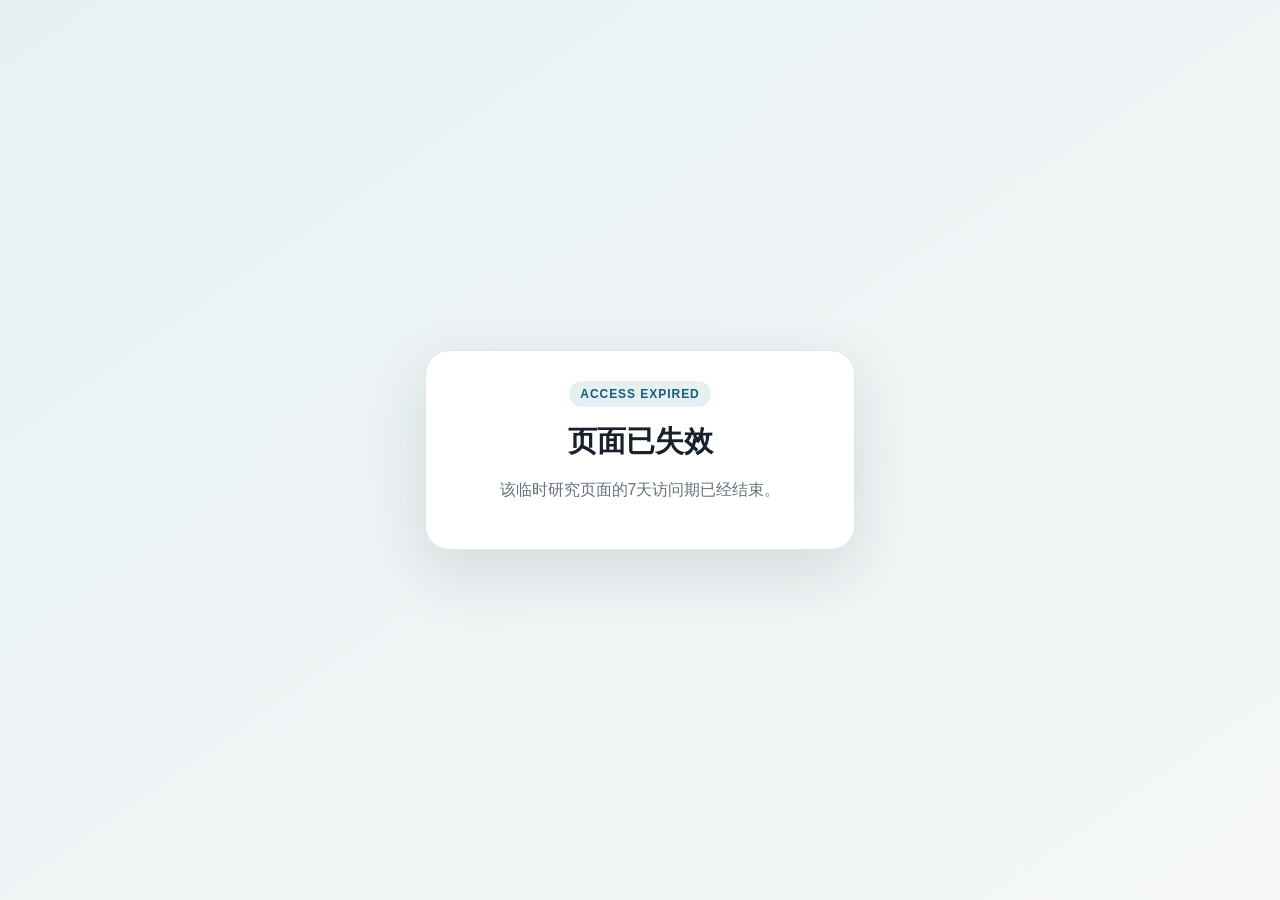
==== private/ucs-7d-68145bb1b9/index.html @ 51eade78 "Add encrypted temporary UCS report" ====
<!doctype html>
<html lang="zh-CN">
<head>
<meta charset="utf-8">
<meta name="viewport" content="width=device-width,initial-scale=1,viewport-fit=cover">
<meta name="robots" content="noindex,nofollow,noarchive,nosnippet,noimageindex">
<meta name="googlebot" content="noindex,nofollow,noarchive,nosnippet,noimageindex">
<meta name="referrer" content="no-referrer">
<title>综合布线研究｜访问验证</title>
<style>
*{box-sizing:border-box}
html,body{margin:0;min-height:100%;font-family:-apple-system,BlinkMacSystemFont,"Segoe UI","PingFang SC","Microsoft YaHei",sans-serif}
body{min-height:100vh;display:grid;place-items:center;background:linear-gradient(145deg,#e8f1f2,#f5f7f8);color:#18212b;padding:22px}
.box{width:min(92vw,430px);background:#fff;border:1px solid #dfe5e8;border-radius:24px;padding:30px;box-shadow:0 22px 65px rgba(24,33,43,.12)}
.mark{display:inline-flex;border-radius:999px;background:#e6f0f2;color:#155e75;padding:6px 11px;font-size:12px;font-weight:900;letter-spacing:.08em}
h1{margin:16px 0 8px;font-size:29px;line-height:1.25}p{color:#66717c;line-height:1.7}
label{display:block;font-weight:800;margin:16px 0 7px}
input{width:100%;padding:13px 14px;border:1px solid #cbd5e1;border-radius:12px;font-size:16px;outline:none}
input:focus{border-color:#155e75;box-shadow:0 0 0 3px rgba(21,94,117,.12)}
button{width:100%;margin-top:20px;border:0;border-radius:12px;padding:14px;background:#155e75;color:#fff;font-weight:900;font-size:16px;cursor:pointer}
button:disabled{opacity:.55;cursor:wait}
.msg{min-height:24px;margin-top:14px;font-size:14px;font-weight:750}
.err{color:#b91c1c}.ok{color:#047857}.small{font-size:12px}
.expired{text-align:center}
</style>
</head>
<body>
<main class="box" id="app">
<span class="mark">PRIVATE · ENCRYPTED</span>
<h1>综合布线行业与 UCS 优势品牌研究</h1>
<p>页面正文经过加密。输入授权账号后，内容仅在当前浏览器中解密。</p>
<form id="login">
<label for="username">用户名</label>
<input id="username" autocomplete="username" required>
<label for="password">密码</label>
<input id="password" type="password" autocomplete="current-password" required>
<button id="submit" type="submit">解密并进入报告</button>
<div id="msg" class="msg" role="status"></div>
</form>
<p class="small">有效期至 2026年7月26日 21:08（北京时间）。禁止公开转载和搜索引擎收录。</p>
<noscript><p class="err">需要启用 JavaScript 才能解密报告。</p></noscript>
</main>
<script>
const EXPIRES_AT = Date.parse("2026-07-26T13:08:56Z");
const ITERATIONS = 310000;
const SALT = "gfTkC4KNHhKEWVdJAhfrxA==";
const NONCE = "D3lpNvpP18yMfYLx";
const CIPHERTEXT = "SuOrU1oaGBh2x1C3aaVB/Lpf5l2DJiJFlMmc/7j1K4f2mrmj1lRnrHmd+w1qstJbGSo7x6p9C2AxW5UJ8TZRJbD8zpkHPc8HBdULKjSLM8oxDFnFMR26Qx7Zb9N3XqknkqR20DVtKr3NTi1gA9l2wIzRXs1iLoa4Y1Ch4K8v+7C1XBf/irQO9NL+Kox20wYuaWyyubMTsYHDX4B3ZRGvuSTXdHv/4ZaVWK4UTQjI6I3BM66taGkJXsIhAJHn9uU8pqwKnh0xqmJ6YOA0Z1hL5TJ8MKoUy7O3G+ZEGg61Vx+GyGi48h23VtiGUnb5wdZfFQGdQ+SmSUiEgF6I1v1YlFQyOOsXnXxYlP1YXYCOr5CvDB6XoUOZB2u8cURltPW2BXZR7EmkMkuBKjNu0p2pw/K0fcu0sAwZ5AcaBZgiUO6jHhhvI+xQWR9r+gq7i2qJwmzz4/VWimXv8wQXPvIVGvYj+1Z0bA7+z7M8WLBKTmNwzrX6c1bYW5mCCmARwL9OJr15NdVS+9hXU1n6RCkicN48zm1K0bK0lPNgwTa6dVNvvi+08I+I8SqvggYRJDRQ9SfvKh4vrlKhL1LGDZ47MBgG36xKdf4Rj/DUCx1l7Vf4SyO/DRs/+DTfv1iHxj6I8oPjNmxQ5QHBhIu9j1MYadY86KYt5bYpm7jLQ/zvGh+zWxcAoeFQv0Hj14c2KjOeGY1vRWKphQ7E7G+xyMhzsTgC6+1OrkwGwmkHjGe+YwFqTVzuoOxs5sK0lT5tvuZ4xD1Xq3fHj2H7SK2bSic4g1G+0JKI5kjatnNc7nY2P+ut9ijjdoI9Amdn7/RYFGwPZs5h83kYH1wZxwTFx0K1rbZm6/h+6yHU8SBx6rgf4HY+vdA5wF+M/58gx0WbyI2lff10t3DwlHOBjWhf0G1CMuP1P3guWvPpjMqqVRi4YqGjXnx81f1+3iqIRcHzKLO5xDBiH3prPToJbOy6ZZc/qO4RM2YQeyQ20BtdDhqAiVw/2Tf6bX4L7f4vK23Xdf49FlM3heC5qV8QbE4zP2YsjGbrURvXz7mKEo5TAOe4b3nNlJJtvovlKaMEb9kB2l3l++rofo+wf5zZwOoOqTlCzvg/DeZG0xuoYcr1s7xWk5We4vVq+IcqfDqLxjGvrnAWuqFs4LtFfa2NXsNju1bGEJvS3sQz/+WLT43r2ALjQXgR7y54vJm6cqQdWD3nJb/[base64]/dadCpLZtvx84N1kZ4Ld9P7h5zuB2Yz+XXgxCDk5ylsWZ5Y5i1IC8o3K8b04x48XEkxD9HcGt0it9qw4OrF1rWn0+Ecj4pU3j3GykR2XzFlmO8Xe+Hirfr7K/DRvFZgqgUw8YAdfdZbA8uW+VVf12XzlQy+rto7bmvH45mqIYQyCnKZ7lXKB6WrOEh/g8dBtiY0j/OsQ+K7ooAJxJaX0tPWr0I7+56DS9gzbN2wE4+Moqy40n9tDl4JeXnT/8w8Ufe2p6S2aSS7q0pR64mKRCPrguymG7lo8rziQ1h7dPpP5hY0h8K7I9FznRs6k94A/NAmx4kUJQ3G/bs07R4OYDPrZUfTr7gQ4S+ax5H+EKPFrpDrElKML5+8mSJXKixP7riQpaxlzKZ5zFqHtSl2F5TnoZb9mG3p7FRTS0p4UjHgv7fO7vLR93yA6v3Vh3QHTSX43FzDpnT1Ek9fN1Bc8ibXxBLhRbm0Ip11H7GPGH8wSmLr8Rb2D2v8AkMeNp0qG2rrnDn5n8Epo/1o1Eq1P2R4BcES6B96F1xGy90h2UvRKzEVxD9Gdl6v6EqV7gHcBflIoKHEvb/d6nKUr1pgI7RjYL+uImamBh4z2pfe3qkbvFkNcfQfyDYfJ9n8b7/Jncj1tY/IWTsB0eGQ1OMJ1FJO4IlcQqYQ0ZAPM0WdSYtFEMMj9LJGtuPrfMoDDFQCmA8BbeO5KqV5NgzuCddorF4mVSy4mOcQgfExa3onwScwwhhM0O2rFsAQCGT0hMMS52fkc8FF7gt97Ch8Yb1xx1yQvWDUt9vs08g/76VkF7T0hImHc+hJdRZ/94UeB5xTnxTe1kK6Z+W/cWtXnMf9lGz+OmUxc2pYZj5uNRQ6LA/47XgZC7hRZ02oK6hFiSYZ6uYxV3vXfRBg7OLyEU8ZxXQ4jR+m/NT2zqsI6QWy82i6rdt6/NCUDiVOF4F1hvc/6bZw8kVKwnFnYOilL8JHF0MdAPVQDOStKe9+VxDZ5XOgDb34TIbvWm2dLvV8gHh3R5Y7JIGDmjgxLjo9sgrPN6xJhtY+tdgkvoyO/[base64]/1LApP5jT2W8m9hb56mDfojnh12X/b9ybaKjb/oa7dhYnjw1c0j8K5U7kNC8vnG25PekBsdbd0yRr3l5ugY4mIPrQ7ISsorBIVUSuWQscxOw0rCX0avCIB+Ve7dWd7gnsYr9y6cuYY9oNQZEu4FgyP2e4fNgAA6T3nTSnZNg2LYkRcWQVXZwYGx2SsiHoY8/8mA2cxE2v9L8aiGSYVfdziqyKvlrTdn7z5mztJk6RzTTEc24E6qjZP67tI8dM6jhMty5H8o75d6CPCh5cYWc/pzrwKgUMxPZVRTnwwsJ0Ww2Ig47fSZ/gnqKlf/S8M1Xr+34lQzn7ZTi2YXvhb94GEM01C32wSq1vtyR6+FS4bEzup7V9VnwPnoCaoDqaGk1DTJZy+bBqZVv+O0eR2A6FleQl8T76u+KtA0HndQTY2/Y6ZSGQp0MZwn79cFHzkoewrEPuCgPVnxP6hoCTDYdysXGgQJomlSwc/Vl7u9Qtz3uGdUPZR+TczffSMv3HXTtqI7rrV8yOgR0VdLB0hxhIp7st2bW6VsrxrtHp+9Sr5nV5O9n1xNX5X5vXCs9gnTrf5fXe8kD3pThv/[base64]/4zZ0bYYZSn78a1QO+zZ6UChFBXU69xOYzsR7E0xNw1rAUdE6xnSx7H5RAG1hW3A0dZps0t8M1bq/NK0P2lHd0QojA4i5Cx5n9V8V6/JEKnBzzk6woJ02ScM/[base64]/4HyqDBD0dX64CcmqzgOl+jrzaUpT7/wqS4s4fFVMHKmEyFXcCk41OPj4P+5Vj2p3j7u2u4+1T6dN2w3FyeA+z84oE3DQo7M/[base64]/8Rtbw/ds2u5/yj/A4A0L7Hf3jdYyDpk8Khd0KjXfd/HjzT3v1FBPvvTrf7fCkIlI2/AXHphfRdlpj2Q2nQy5jKeqf2P9oFeh5orOBrA5qm7LAVe23B8c2b+V9C8P00T+2GbqSjUL6n1kPLQx0zgQzszudtf4ohV6OF59uNNo/[base64]/pYed1z8O6d5W7Kxg8bJ3pD97/[base64]/xX3A0/BV4O8mYxP8OzK6w51xvdA5zls4TuFFTFtf5/zvE8m3WmvMsHWuaJvLQzzYenpdp89bUm+0f1j08xQCRSIbifEH2N7rR3qf+7Q6GzY5oLgG8X7P44u0Uj4hGsgO1FkT9TjZPDh/CjRkhxo+vU5MXdhq6KCCPxFwhK2GVY+S0x78r+zjo86aPysHV0er7/[base64]/Zzkt7+s4P6I0GfN1aCzjoN5JhV62xK3cqst7pcVcgMhhqg8uYzaK6PvD9wEMxM9P7Y3NLZ7RWmBf5hs0xKVFL8ngtNQjHV/UonNQPFUpbxH+UCz8fP6NldjvQ8z1o1VNqUXL7j8Kf6kwwkiZUZ58MbWqBohmpV6n8QmZemDSLVrJ55s8JSuFE4iHJX4XDGKj7Q0H38tHdY9J+WOB1U6SHEdhqSa88NY8fCgLQxzjbyb2d8kO8BqmcrjZPPqv/0yvaOkFTeBR6ndItt0GmPaOYh+srjmV3cTsEA/[base64]/0gqX2gX9RyqDFj1yPk56xuqQqiMXtSx1iY5C9HYbfBcfvdnAt4bTfjGmVxHbS5yyi1bA9Q0fK8pqGdq7qEt08wqbx1ROuTjYy8n7y4fmsVdDHBTQw7l/+B9bP01k8+FrS0uXKJqJ+b3zO+NNqvFnIRw1Cn76RDFME2QjsFrvT7pF0quck7ZlQ6Ff8D8W5qa+LKpERk9vpi1bFTd0vRjkkSmuV/U8dNUT+4LMQ4fyPqKpue1t2byuwVB2HPCsl7TzyOjfHsN7AiMz5fO1Vovl2mEtlA0dLzNGl/XmWZKIgE/9gmeCh2qLxAWJnYrEA3cNhOm4EwQy+bXkC0E7S2SgnYS4t/vY6nJ3wct9Zs2CAgOQXLYZ88po+lm4FS1gGJmM8NQ3MqplWPHUfIcOSR0mA07jwx7FVQBY7iF7y1hb1AU4sfWH6dijDM6MxiY9vO0cjvP6/ptzOrcdm5vSWnPwyy1ydPXXPvyCRpTeYDOFknEz8Yb+XqQQH7jOvgdjgDptfvKYvqqf+bb4V8bJ+IbLACXuuA+6k5mZKa7tebZSRL1woq7B7kz7h5RdS2GqQ+z1CFaSb++twJg/3L4O4v1npsl/XhytlKbsn9KzLfhp0XhWht9QloYqzyvWw52VY3eO9iXXfNlcPXYjQ8Q7F1Bg6yheG1JnHXQ1TjFQF8SS6YGrQ3zFsxhaM2p//QoyP3+VvRmsOtZBVfb6QYhBTXQm5M/YuBDMsyfAvM0V9t50ohzjkU4sa55iI0YOqPMoJaDzWDfS4BAuS7LaLROw8xSq2CqzHFA8uZNk7KLuSYe7q3vw9cF+MGh9s3I3a/N69NTu7n9y+y3u4C9pRkVtXfjgglD+skkZb7nz+iXzv0ukV9X8o2FOOqYcws8P7cXc3p3V+yC67HzYhLfMpd2jyd/4hsmNR6FOk15adW+gj2e3Phgchj4tZfaBIxyeRUOfwC7+UtZvoXqGb5aHCIa0f0G/1ImXyDCP3Q/gvQNYDUVtyg5V2D7PvU8X5jV2G1zkJe6SgCRc2iApcUMv8LQZXpE6+9qA+MekvW/PkXWl3i4x8T4rS2MOWUYyItxzJ0n9VQ5JwYl0iPs0xZmlN+X7IYj1MjsZQIq8g1T/7X9C49xSlbkwt2c5g6m2qEV76Yi1wG4ylP48ufwSzCgRFh8+Uq82ki5jwkVlsjPbE/HR7Lw+TLB1j+2VjbRjGXj7jCXm4ZXdYr+Qy6H9K6v4yCHPlvkrvT23nsdFjvOxmRNmnSbLH6NHe0zFAvqyy7Pqm+JqG7jD28u8PZ5qctLuwx2fhgY0o3OgztFrZzKmtOoIa5Xdm1zJxaX5LwFnjwbY9pY+bd5FxVTv/hp+eQp9xATnMn3Xk7NOKB0x9dZgbiwMwkZYvztPHO4QfHsjp7aoV5h0YzD2BbggEZ8QH17tYV12Qx4asZK7ChS3qp5GU3+1eTA8WjnQGjpsQ9P1uPzH5Hz69VvwsEgwKRYVn2x9fHJ2Lzp+6CIVNi8F5eF7FeRnEYQ2RtK4e1ddj23n32+gqVQn/+oej7t4hQ6n5d6dM+ijMQ+Kpr4M4wg9MSJuTgY8wlvxblQDZxqrg7yHSSuV9NrPOi3C9U3UlxzxD3kbbqgMpxy+3bQfCZ8Xn9Se8RO7w/sJY3YeEGfL2QO+nO3QhLXWdHrvzt7cUiz0QcQ7byxv/4hBP90iXfHfQxN/1DAs8ZcZPxW1gY6WLHNYsH4HFuTlxu8wYwO+SV9H5iLk87K9N3SPHfqP7x6H1KLMnE2Jx6pIHXf+Y7FOaMC9yCttM+kiW0qocXf3VJwlRW5Ch2zSEW5WQnp1An5rbv37kNVl8e7phN5VxH0FpK2bXV7br0Sc8A1P/3AxM3gP0E0V67fC1mOkfD8xYHs4Ldmoj6mN0z9xKyO0p9R7B8z/kxQbOEfJrZYCe+uQ0F3tF3wxQ4V4eG8KqRRG8mO3cDRv+6I1u3fDaY6cZVRGgSR1HJQv+Vs9wWfgS8gxW4Fvrn1VfF3XobP0jNY6NpWbbkZQSTN0zzlmK+7yqNfQy/96hN7sE2vFStDyxnczxvUxGR/0YVO8+z+W3vnTdjxlW+u0FWYo9nZz7CqP3d8IqzMpxRk9lKXqj+BT6n6e0J+HvblS8xDLcAx9M2eV4zP8A3DkS4nN7slusX2m0xI+kxUF+oa3/KRHGj8k0QjfiBy7rLc6OjZqgs6xXlzGfPlNMSwTWht/7zSj1yQXYP1Pi13Po8YW0z+o1kNDXNtGT2Lx5Uxswm2WSb69/qS3wZwyX+TQxRW7dEPzKqSdTB6Ypy5wtbapRsxZ6PB6uk+XRxXtLIXk6ME1cIVzE8ObB9oyYB76is3SqcyiT9XvTuKveHGy3je9s9DL8SPQS/7hZkY4wuJgAUK+uIwyA64no2L6bV96Uk+LXd1ZZCoS4qL0ykg2+9Uy/rUZTtCkiNObWfmkN9BNbKdR0dUfwMW1FM54PwbIocUIp8m6hFQ0bI2uDS7QxAY2jhf4k3S+rY2w+X+wZ8fQfF0VztJv2gq4OZkzJsUcUT0zrqxmpEcs+YB66gX6LPE5Gswp+xiGT9W3kFbgWdBYlLqgTHlgA99YxEV5/[base64]/17RyfIf1x/1tQYjcPxr3zZy4DkN6yAoKlbvJf3Yu+aMGQwO7iX6j5nxeJcY24lG3dEq9lFG8/ulCaq3lrO8pORh4L9NB2j4p4JlGmXZa5Xz6heEc8G0JYV8cnZ9o1Kqe3cA1t0Rybza0XfLZ1aHJlNtgL1e2hXqjFyG2j5pQQwf31m4X/9q/0KZ9B3t4S1R9Rt88vlY0w4dxzjC79I6QuSYPXxTHB29pS+f4x4Y+o3w7aA86zXGOV/3P3g8yYvr/qJGQPBb7bIk3jeH2o9aBvCT8Rm1H4v4DCmGlX3bIergoY8bq9hCiTi22fQ1s3iQjM3Xim3lHJtprU2b8PLZrX8EWltlpjr7Bt2lQGm2JxkwAhxJ/05IGQ==";

function b64bytes(s) {
  const raw = atob(s);
  return Uint8Array.from(raw, c => c.charCodeAt(0));
}
function expiredView() {
  document.getElementById('app').innerHTML =
    '<div class="expired"><span class="mark">ACCESS EXPIRED</span><h1>页面已失效</h1><p>该临时研究页面的7天访问期已经结束。</p></div>';
}
async function decryptReport(username, password) {
  const enc = new TextEncoder();
  const material = await crypto.subtle.importKey(
    'raw', enc.encode(username + ':' + password), 'PBKDF2', false, ['deriveKey']
  );
  const key = await crypto.subtle.deriveKey(
    {name:'PBKDF2', salt:b64bytes(SALT), iterations:ITERATIONS, hash:'SHA-256'},
    material,
    {name:'AES-GCM', length:256},
    false,
    ['decrypt']
  );
  const plain = await crypto.subtle.decrypt(
    {name:'AES-GCM', iv:b64bytes(NONCE)},
    key,
    b64bytes(CIPHERTEXT)
  );
  return new TextDecoder().decode(plain);
}
if (Date.now() >= EXPIRES_AT) expiredView();
document.getElementById('login')?.addEventListener('submit', async (event) => {
  event.preventDefault();
  if (Date.now() >= EXPIRES_AT) return expiredView();
  const btn = document.getElementById('submit');
  const msg = document.getElementById('msg');
  btn.disabled = true;
  msg.className = 'msg';
  msg.textContent = '正在验证并解密…';
  try {
    const html = await decryptReport(
      document.getElementById('username').value.trim(),
      document.getElementById('password').value
    );
    msg.className = 'msg ok';
    msg.textContent = '验证成功。';
    document.open();
    document.write(html);
    document.close();
  } catch (error) {
    msg.className = 'msg err';
    msg.textContent = '用户名或密码错误。';
    btn.disabled = false;
  }
});
</script>
</body>
</html>
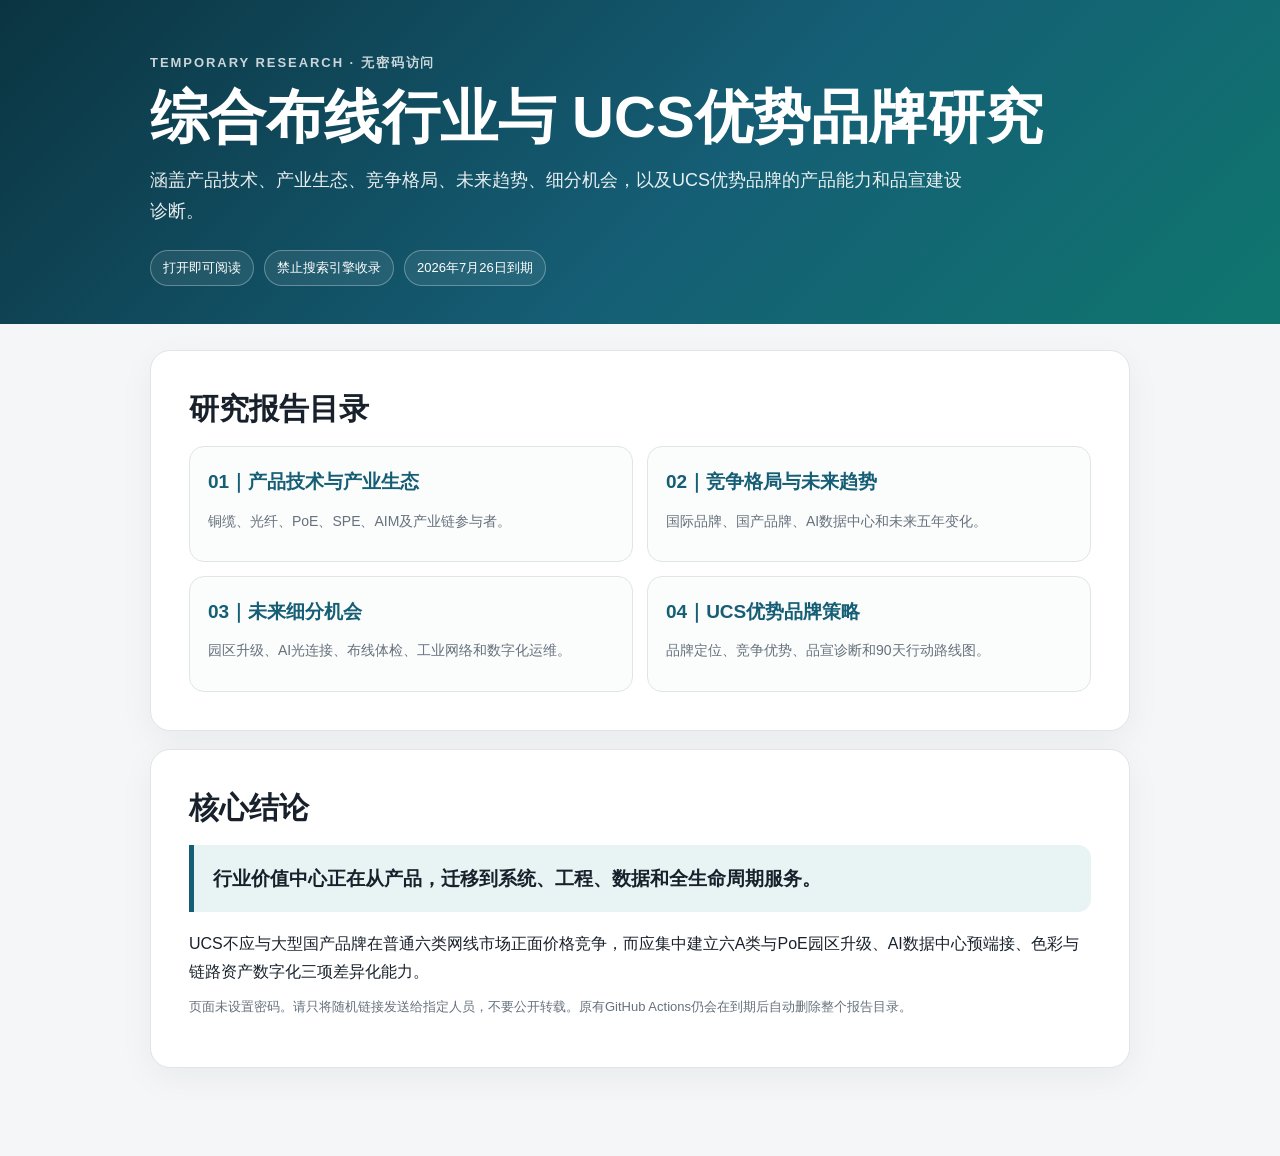
==== commit 3cc8f60d: "Remove password and publish UCS report chapters" ====
--- a/private/ucs-7d-68145bb1b9/index.html
+++ b/private/ucs-7d-68145bb1b9/index.html
@@ -1,104 +1 @@
-<!doctype html>
-<html lang="zh-CN">
-<head>
-<meta charset="utf-8">
-<meta name="viewport" content="width=device-width,initial-scale=1,viewport-fit=cover">
-<meta name="robots" content="noindex,nofollow,noarchive,nosnippet,noimageindex">
-<meta name="googlebot" content="noindex,nofollow,noarchive,nosnippet,noimageindex">
-<meta name="referrer" content="no-referrer">
-<title>综合布线研究｜访问验证</title>
-<style>
-*{box-sizing:border-box}
-html,body{margin:0;min-height:100%;font-family:-apple-system,BlinkMacSystemFont,"Segoe UI","PingFang SC","Microsoft YaHei",sans-serif}
-body{min-height:100vh;display:grid;place-items:center;background:linear-gradient(145deg,#e8f1f2,#f5f7f8);color:#18212b;padding:22px}
-.box{width:min(92vw,430px);background:#fff;border:1px solid #dfe5e8;border-radius:24px;padding:30px;box-shadow:0 22px 65px rgba(24,33,43,.12)}
-.mark{display:inline-flex;border-radius:999px;background:#e6f0f2;color:#155e75;padding:6px 11px;font-size:12px;font-weight:900;letter-spacing:.08em}
-h1{margin:16px 0 8px;font-size:29px;line-height:1.25}p{color:#66717c;line-height:1.7}
-label{display:block;font-weight:800;margin:16px 0 7px}
-input{width:100%;padding:13px 14px;border:1px solid #cbd5e1;border-radius:12px;font-size:16px;outline:none}
-input:focus{border-color:#155e75;box-shadow:0 0 0 3px rgba(21,94,117,.12)}
-button{width:100%;margin-top:20px;border:0;border-radius:12px;padding:14px;background:#155e75;color:#fff;font-weight:900;font-size:16px;cursor:pointer}
-button:disabled{opacity:.55;cursor:wait}
-.msg{min-height:24px;margin-top:14px;font-size:14px;font-weight:750}
-.err{color:#b91c1c}.ok{color:#047857}.small{font-size:12px}
-.expired{text-align:center}
-</style>
-</head>
-<body>
-<main class="box" id="app">
-<span class="mark">PRIVATE · ENCRYPTED</span>
-<h1>综合布线行业与 UCS 优势品牌研究</h1>
-<p>页面正文经过加密。输入授权账号后，内容仅在当前浏览器中解密。</p>
-<form id="login">
-<label for="username">用户名</label>
-<input id="username" autocomplete="username" required>
-<label for="password">密码</label>
-<input id="password" type="password" autocomplete="current-password" required>
-<button id="submit" type="submit">解密并进入报告</button>
-<div id="msg" class="msg" role="status"></div>
-</form>
-<p class="small">有效期至 2026年7月26日 21:08（北京时间）。禁止公开转载和搜索引擎收录。</p>
-<noscript><p class="err">需要启用 JavaScript 才能解密报告。</p></noscript>
-</main>
-<script>
-const EXPIRES_AT = Date.parse("2026-07-26T13:08:56Z");
-const ITERATIONS = 310000;
-const SALT = "gfTkC4KNHhKEWVdJAhfrxA==";
-const NONCE = "D3lpNvpP18yMfYLx";
-const CIPHERTEXT = "SuOrU1oaGBh2x1C3aaVB/Lpf5l2DJiJFlMmc/7j1K4f2mrmj1lRnrHmd+w1qstJbGSo7x6p9C2AxW5UJ8TZRJbD8zpkHPc8HBdULKjSLM8oxDFnFMR26Qx7Zb9N3XqknkqR20DVtKr3NTi1gA9l2wIzRXs1iLoa4Y1Ch4K8v+7C1XBf/irQO9NL+Kox20wYuaWyyubMTsYHDX4B3ZRGvuSTXdHv/4ZaVWK4UTQjI6I3BM66taGkJXsIhAJHn9uU8pqwKnh0xqmJ6YOA0Z1hL5TJ8MKoUy7O3G+ZEGg61Vx+GyGi48h23VtiGUnb5wdZfFQGdQ+SmSUiEgF6I1v1YlFQyOOsXnXxYlP1YXYCOr5CvDB6XoUOZB2u8cURltPW2BXZR7EmkMkuBKjNu0p2pw/K0fcu0sAwZ5AcaBZgiUO6jHhhvI+xQWR9r+gq7i2qJwmzz4/VWimXv8wQXPvIVGvYj+1Z0bA7+z7M8WLBKTmNwzrX6c1bYW5mCCmARwL9OJr15NdVS+9hXU1n6RCkicN48zm1K0bK0lPNgwTa6dVNvvi+08I+I8SqvggYRJDRQ9SfvKh4vrlKhL1LGDZ47MBgG36xKdf4Rj/DUCx1l7Vf4SyO/DRs/+DTfv1iHxj6I8oPjNmxQ5QHBhIu9j1MYadY86KYt5bYpm7jLQ/zvGh+zWxcAoeFQv0Hj14c2KjOeGY1vRWKphQ7E7G+xyMhzsTgC6+1OrkwGwmkHjGe+YwFqTVzuoOxs5sK0lT5tvuZ4xD1Xq3fHj2H7SK2bSic4g1G+0JKI5kjatnNc7nY2P+ut9ijjdoI9Amdn7/RYFGwPZs5h83kYH1wZxwTFx0K1rbZm6/h+6yHU8SBx6rgf4HY+vdA5wF+M/58gx0WbyI2lff10t3DwlHOBjWhf0G1CMuP1P3guWvPpjMqqVRi4YqGjXnx81f1+3iqIRcHzKLO5xDBiH3prPToJbOy6ZZc/qO4RM2YQeyQ20BtdDhqAiVw/2Tf6bX4L7f4vK23Xdf49FlM3heC5qV8QbE4zP2YsjGbrURvXz7mKEo5TAOe4b3nNlJJtvovlKaMEb9kB2l3l++rofo+wf5zZwOoOqTlCzvg/DeZG0xuoYcr1s7xWk5We4vVq+IcqfDqLxjGvrnAWuqFs4LtFfa2NXsNju1bGEJvS3sQz/+WLT43r2ALjQXgR7y54vJm6cqQdWD3nJb/[base64]/dadCpLZtvx84N1kZ4Ld9P7h5zuB2Yz+XXgxCDk5ylsWZ5Y5i1IC8o3K8b04x48XEkxD9HcGt0it9qw4OrF1rWn0+Ecj4pU3j3GykR2XzFlmO8Xe+Hirfr7K/DRvFZgqgUw8YAdfdZbA8uW+VVf12XzlQy+rto7bmvH45mqIYQyCnKZ7lXKB6WrOEh/g8dBtiY0j/OsQ+K7ooAJxJaX0tPWr0I7+56DS9gzbN2wE4+Moqy40n9tDl4JeXnT/8w8Ufe2p6S2aSS7q0pR64mKRCPrguymG7lo8rziQ1h7dPpP5hY0h8K7I9FznRs6k94A/NAmx4kUJQ3G/bs07R4OYDPrZUfTr7gQ4S+ax5H+EKPFrpDrElKML5+8mSJXKixP7riQpaxlzKZ5zFqHtSl2F5TnoZb9mG3p7FRTS0p4UjHgv7fO7vLR93yA6v3Vh3QHTSX43FzDpnT1Ek9fN1Bc8ibXxBLhRbm0Ip11H7GPGH8wSmLr8Rb2D2v8AkMeNp0qG2rrnDn5n8Epo/1o1Eq1P2R4BcES6B96F1xGy90h2UvRKzEVxD9Gdl6v6EqV7gHcBflIoKHEvb/d6nKUr1pgI7RjYL+uImamBh4z2pfe3qkbvFkNcfQfyDYfJ9n8b7/Jncj1tY/IWTsB0eGQ1OMJ1FJO4IlcQqYQ0ZAPM0WdSYtFEMMj9LJGtuPrfMoDDFQCmA8BbeO5KqV5NgzuCddorF4mVSy4mOcQgfExa3onwScwwhhM0O2rFsAQCGT0hMMS52fkc8FF7gt97Ch8Yb1xx1yQvWDUt9vs08g/76VkF7T0hImHc+hJdRZ/94UeB5xTnxTe1kK6Z+W/cWtXnMf9lGz+OmUxc2pYZj5uNRQ6LA/47XgZC7hRZ02oK6hFiSYZ6uYxV3vXfRBg7OLyEU8ZxXQ4jR+m/NT2zqsI6QWy82i6rdt6/NCUDiVOF4F1hvc/6bZw8kVKwnFnYOilL8JHF0MdAPVQDOStKe9+VxDZ5XOgDb34TIbvWm2dLvV8gHh3R5Y7JIGDmjgxLjo9sgrPN6xJhtY+tdgkvoyO/[base64]/1LApP5jT2W8m9hb56mDfojnh12X/b9ybaKjb/oa7dhYnjw1c0j8K5U7kNC8vnG25PekBsdbd0yRr3l5ugY4mIPrQ7ISsorBIVUSuWQscxOw0rCX0avCIB+Ve7dWd7gnsYr9y6cuYY9oNQZEu4FgyP2e4fNgAA6T3nTSnZNg2LYkRcWQVXZwYGx2SsiHoY8/8mA2cxE2v9L8aiGSYVfdziqyKvlrTdn7z5mztJk6RzTTEc24E6qjZP67tI8dM6jhMty5H8o75d6CPCh5cYWc/pzrwKgUMxPZVRTnwwsJ0Ww2Ig47fSZ/gnqKlf/S8M1Xr+34lQzn7ZTi2YXvhb94GEM01C32wSq1vtyR6+FS4bEzup7V9VnwPnoCaoDqaGk1DTJZy+bBqZVv+O0eR2A6FleQl8T76u+KtA0HndQTY2/Y6ZSGQp0MZwn79cFHzkoewrEPuCgPVnxP6hoCTDYdysXGgQJomlSwc/Vl7u9Qtz3uGdUPZR+TczffSMv3HXTtqI7rrV8yOgR0VdLB0hxhIp7st2bW6VsrxrtHp+9Sr5nV5O9n1xNX5X5vXCs9gnTrf5fXe8kD3pThv/[base64]/4zZ0bYYZSn78a1QO+zZ6UChFBXU69xOYzsR7E0xNw1rAUdE6xnSx7H5RAG1hW3A0dZps0t8M1bq/NK0P2lHd0QojA4i5Cx5n9V8V6/JEKnBzzk6woJ02ScM/[base64]/4HyqDBD0dX64CcmqzgOl+jrzaUpT7/wqS4s4fFVMHKmEyFXcCk41OPj4P+5Vj2p3j7u2u4+1T6dN2w3FyeA+z84oE3DQo7M/[base64]/8Rtbw/ds2u5/yj/A4A0L7Hf3jdYyDpk8Khd0KjXfd/HjzT3v1FBPvvTrf7fCkIlI2/AXHphfRdlpj2Q2nQy5jKeqf2P9oFeh5orOBrA5qm7LAVe23B8c2b+V9C8P00T+2GbqSjUL6n1kPLQx0zgQzszudtf4ohV6OF59uNNo/[base64]/pYed1z8O6d5W7Kxg8bJ3pD97/[base64]/xX3A0/BV4O8mYxP8OzK6w51xvdA5zls4TuFFTFtf5/zvE8m3WmvMsHWuaJvLQzzYenpdp89bUm+0f1j08xQCRSIbifEH2N7rR3qf+7Q6GzY5oLgG8X7P44u0Uj4hGsgO1FkT9TjZPDh/CjRkhxo+vU5MXdhq6KCCPxFwhK2GVY+S0x78r+zjo86aPysHV0er7/[base64]/Zzkt7+s4P6I0GfN1aCzjoN5JhV62xK3cqst7pcVcgMhhqg8uYzaK6PvD9wEMxM9P7Y3NLZ7RWmBf5hs0xKVFL8ngtNQjHV/UonNQPFUpbxH+UCz8fP6NldjvQ8z1o1VNqUXL7j8Kf6kwwkiZUZ58MbWqBohmpV6n8QmZemDSLVrJ55s8JSuFE4iHJX4XDGKj7Q0H38tHdY9J+WOB1U6SHEdhqSa88NY8fCgLQxzjbyb2d8kO8BqmcrjZPPqv/0yvaOkFTeBR6ndItt0GmPaOYh+srjmV3cTsEA/[base64]/0gqX2gX9RyqDFj1yPk56xuqQqiMXtSx1iY5C9HYbfBcfvdnAt4bTfjGmVxHbS5yyi1bA9Q0fK8pqGdq7qEt08wqbx1ROuTjYy8n7y4fmsVdDHBTQw7l/+B9bP01k8+FrS0uXKJqJ+b3zO+NNqvFnIRw1Cn76RDFME2QjsFrvT7pF0quck7ZlQ6Ff8D8W5qa+LKpERk9vpi1bFTd0vRjkkSmuV/U8dNUT+4LMQ4fyPqKpue1t2byuwVB2HPCsl7TzyOjfHsN7AiMz5fO1Vovl2mEtlA0dLzNGl/XmWZKIgE/9gmeCh2qLxAWJnYrEA3cNhOm4EwQy+bXkC0E7S2SgnYS4t/vY6nJ3wct9Zs2CAgOQXLYZ88po+lm4FS1gGJmM8NQ3MqplWPHUfIcOSR0mA07jwx7FVQBY7iF7y1hb1AU4sfWH6dijDM6MxiY9vO0cjvP6/ptzOrcdm5vSWnPwyy1ydPXXPvyCRpTeYDOFknEz8Yb+XqQQH7jOvgdjgDptfvKYvqqf+bb4V8bJ+IbLACXuuA+6k5mZKa7tebZSRL1woq7B7kz7h5RdS2GqQ+z1CFaSb++twJg/3L4O4v1npsl/XhytlKbsn9KzLfhp0XhWht9QloYqzyvWw52VY3eO9iXXfNlcPXYjQ8Q7F1Bg6yheG1JnHXQ1TjFQF8SS6YGrQ3zFsxhaM2p//QoyP3+VvRmsOtZBVfb6QYhBTXQm5M/YuBDMsyfAvM0V9t50ohzjkU4sa55iI0YOqPMoJaDzWDfS4BAuS7LaLROw8xSq2CqzHFA8uZNk7KLuSYe7q3vw9cF+MGh9s3I3a/N69NTu7n9y+y3u4C9pRkVtXfjgglD+skkZb7nz+iXzv0ukV9X8o2FOOqYcws8P7cXc3p3V+yC67HzYhLfMpd2jyd/4hsmNR6FOk15adW+gj2e3Phgchj4tZfaBIxyeRUOfwC7+UtZvoXqGb5aHCIa0f0G/1ImXyDCP3Q/gvQNYDUVtyg5V2D7PvU8X5jV2G1zkJe6SgCRc2iApcUMv8LQZXpE6+9qA+MekvW/PkXWl3i4x8T4rS2MOWUYyItxzJ0n9VQ5JwYl0iPs0xZmlN+X7IYj1MjsZQIq8g1T/7X9C49xSlbkwt2c5g6m2qEV76Yi1wG4ylP48ufwSzCgRFh8+Uq82ki5jwkVlsjPbE/HR7Lw+TLB1j+2VjbRjGXj7jCXm4ZXdYr+Qy6H9K6v4yCHPlvkrvT23nsdFjvOxmRNmnSbLH6NHe0zFAvqyy7Pqm+JqG7jD28u8PZ5qctLuwx2fhgY0o3OgztFrZzKmtOoIa5Xdm1zJxaX5LwFnjwbY9pY+bd5FxVTv/hp+eQp9xATnMn3Xk7NOKB0x9dZgbiwMwkZYvztPHO4QfHsjp7aoV5h0YzD2BbggEZ8QH17tYV12Qx4asZK7ChS3qp5GU3+1eTA8WjnQGjpsQ9P1uPzH5Hz69VvwsEgwKRYVn2x9fHJ2Lzp+6CIVNi8F5eF7FeRnEYQ2RtK4e1ddj23n32+gqVQn/+oej7t4hQ6n5d6dM+ijMQ+Kpr4M4wg9MSJuTgY8wlvxblQDZxqrg7yHSSuV9NrPOi3C9U3UlxzxD3kbbqgMpxy+3bQfCZ8Xn9Se8RO7w/sJY3YeEGfL2QO+nO3QhLXWdHrvzt7cUiz0QcQ7byxv/4hBP90iXfHfQxN/1DAs8ZcZPxW1gY6WLHNYsH4HFuTlxu8wYwO+SV9H5iLk87K9N3SPHfqP7x6H1KLMnE2Jx6pIHXf+Y7FOaMC9yCttM+kiW0qocXf3VJwlRW5Ch2zSEW5WQnp1An5rbv37kNVl8e7phN5VxH0FpK2bXV7br0Sc8A1P/3AxM3gP0E0V67fC1mOkfD8xYHs4Ldmoj6mN0z9xKyO0p9R7B8z/kxQbOEfJrZYCe+uQ0F3tF3wxQ4V4eG8KqRRG8mO3cDRv+6I1u3fDaY6cZVRGgSR1HJQv+Vs9wWfgS8gxW4Fvrn1VfF3XobP0jNY6NpWbbkZQSTN0zzlmK+7yqNfQy/96hN7sE2vFStDyxnczxvUxGR/0YVO8+z+W3vnTdjxlW+u0FWYo9nZz7CqP3d8IqzMpxRk9lKXqj+BT6n6e0J+HvblS8xDLcAx9M2eV4zP8A3DkS4nN7slusX2m0xI+kxUF+oa3/KRHGj8k0QjfiBy7rLc6OjZqgs6xXlzGfPlNMSwTWht/7zSj1yQXYP1Pi13Po8YW0z+o1kNDXNtGT2Lx5Uxswm2WSb69/qS3wZwyX+TQxRW7dEPzKqSdTB6Ypy5wtbapRsxZ6PB6uk+XRxXtLIXk6ME1cIVzE8ObB9oyYB76is3SqcyiT9XvTuKveHGy3je9s9DL8SPQS/7hZkY4wuJgAUK+uIwyA64no2L6bV96Uk+LXd1ZZCoS4qL0ykg2+9Uy/rUZTtCkiNObWfmkN9BNbKdR0dUfwMW1FM54PwbIocUIp8m6hFQ0bI2uDS7QxAY2jhf4k3S+rY2w+X+wZ8fQfF0VztJv2gq4OZkzJsUcUT0zrqxmpEcs+YB66gX6LPE5Gswp+xiGT9W3kFbgWdBYlLqgTHlgA99YxEV5/[base64]/17RyfIf1x/1tQYjcPxr3zZy4DkN6yAoKlbvJf3Yu+aMGQwO7iX6j5nxeJcY24lG3dEq9lFG8/ulCaq3lrO8pORh4L9NB2j4p4JlGmXZa5Xz6heEc8G0JYV8cnZ9o1Kqe3cA1t0Rybza0XfLZ1aHJlNtgL1e2hXqjFyG2j5pQQwf31m4X/9q/0KZ9B3t4S1R9Rt88vlY0w4dxzjC79I6QuSYPXxTHB29pS+f4x4Y+o3w7aA86zXGOV/3P3g8yYvr/qJGQPBb7bIk3jeH2o9aBvCT8Rm1H4v4DCmGlX3bIergoY8bq9hCiTi22fQ1s3iQjM3Xim3lHJtprU2b8PLZrX8EWltlpjr7Bt2lQGm2JxkwAhxJ/05IGQ==";
-
-function b64bytes(s) {
-  const raw = atob(s);
-  return Uint8Array.from(raw, c => c.charCodeAt(0));
-}
-function expiredView() {
-  document.getElementById('app').innerHTML =
-    '<div class="expired"><span class="mark">ACCESS EXPIRED</span><h1>页面已失效</h1><p>该临时研究页面的7天访问期已经结束。</p></div>';
-}
-async function decryptReport(username, password) {
-  const enc = new TextEncoder();
-  const material = await crypto.subtle.importKey(
-    'raw', enc.encode(username + ':' + password), 'PBKDF2', false, ['deriveKey']
-  );
-  const key = await crypto.subtle.deriveKey(
-    {name:'PBKDF2', salt:b64bytes(SALT), iterations:ITERATIONS, hash:'SHA-256'},
-    material,
-    {name:'AES-GCM', length:256},
-    false,
-    ['decrypt']
-  );
-  const plain = await crypto.subtle.decrypt(
-    {name:'AES-GCM', iv:b64bytes(NONCE)},
-    key,
-    b64bytes(CIPHERTEXT)
-  );
-  return new TextDecoder().decode(plain);
-}
-if (Date.now() >= EXPIRES_AT) expiredView();
-document.getElementById('login')?.addEventListener('submit', async (event) => {
-  event.preventDefault();
-  if (Date.now() >= EXPIRES_AT) return expiredView();
-  const btn = document.getElementById('submit');
-  const msg = document.getElementById('msg');
-  btn.disabled = true;
-  msg.className = 'msg';
-  msg.textContent = '正在验证并解密…';
-  try {
-    const html = await decryptReport(
-      document.getElementById('username').value.trim(),
-      document.getElementById('password').value
-    );
-    msg.className = 'msg ok';
-    msg.textContent = '验证成功。';
-    document.open();
-    document.write(html);
-    document.close();
-  } catch (error) {
-    msg.className = 'msg err';
-    msg.textContent = '用户名或密码错误。';
-    btn.disabled = false;
-  }
-});
-</script>
-</body>
-</html>+<!doctype html><html lang="zh-CN"><head><meta charset="utf-8"><meta name="viewport" content="width=device-width,initial-scale=1"><meta name="robots" content="noindex,nofollow,noarchive,nosnippet"><meta name="googlebot" content="noindex,nofollow,noarchive,nosnippet"><title>综合布线行业与UCS优势品牌研究</title><link rel="stylesheet" href="style.css"></head><body><header class="top"><div class="wrap"><div class="topline">TEMPORARY RESEARCH · 无密码访问</div><h1>综合布线行业与 UCS优势品牌研究</h1><p class="lead">涵盖产品技术、产业生态、竞争格局、未来趋势、细分机会，以及UCS优势品牌的产品能力和品宣建设诊断。</p><div class="meta"><span class="pill">打开即可阅读</span><span class="pill">禁止搜索引擎收录</span><span class="pill">2026年7月26日到期</span></div></div></header><main><div class="wrap"><section class="card"><h2>研究报告目录</h2><div class="grid"><div class="item"><a href="01-industry.html">01｜产品技术与产业生态</a><p>铜缆、光纤、PoE、SPE、AIM及产业链参与者。</p></div><div class="item"><a href="02-competition.html">02｜竞争格局与未来趋势</a><p>国际品牌、国产品牌、AI数据中心和未来五年变化。</p></div><div class="item"><a href="03-opportunities.html">03｜未来细分机会</a><p>园区升级、AI光连接、布线体检、工业网络和数字化运维。</p></div><div class="item"><a href="04-ucs.html">04｜UCS优势品牌策略</a><p>品牌定位、竞争优势、品宣诊断和90天行动路线图。</p></div></div></section><section class="card"><h2>核心结论</h2><div class="quote">行业价值中心正在从产品，迁移到系统、工程、数据和全生命周期服务。</div><p>UCS不应与大型国产品牌在普通六类网线市场正面价格竞争，而应集中建立六A类与PoE园区升级、AI数据中心预端接、色彩与链路资产数字化三项差异化能力。</p><p class="foot">页面未设置密码。请只将随机链接发送给指定人员，不要公开转载。原有GitHub Actions仍会在到期后自动删除整个报告目录。</p></section></div></main></body></html>
--- a/private/ucs-7d-68145bb1b9/style.css
+++ b/private/ucs-7d-68145bb1b9/style.css
@@ -0,0 +1 @@
+:root{--ink:#18212b;--muted:#66717c;--paper:#f4f6f7;--card:#fff;--line:#dfe5e8;--accent:#155e75;--soft:#e8f3f4}*{box-sizing:border-box}html{scroll-behavior:smooth}body{margin:0;background:var(--paper);color:var(--ink);font-family:-apple-system,BlinkMacSystemFont,"Segoe UI","PingFang SC","Microsoft YaHei",sans-serif;line-height:1.75}.top{background:linear-gradient(135deg,#0b3441,#155e75 55%,#0f766e);color:#fff;padding:52px 22px 38px}.wrap{max-width:980px;margin:auto}.top h1{font-size:clamp(32px,6vw,58px);line-height:1.1;margin:10px 0 16px}.lead{max-width:820px;font-size:18px;opacity:.9}.meta{display:flex;gap:10px;flex-wrap:wrap;margin-top:22px}.pill{border:1px solid rgba(255,255,255,.3);border-radius:999px;padding:6px 12px;font-size:13px;background:rgba(255,255,255,.08)}main{padding:26px 18px 70px}.card{background:#fff;border:1px solid var(--line);border-radius:20px;padding:clamp(22px,4vw,38px);margin-bottom:18px;box-shadow:0 10px 35px rgba(24,33,43,.05)}h2{font-size:30px;line-height:1.3;margin:0 0 18px}h3{font-size:20px;margin:26px 0 9px}p{margin:10px 0}.quote{border-left:5px solid var(--accent);background:var(--soft);padding:17px 19px;border-radius:0 13px 13px 0;font-size:19px;font-weight:750;margin:18px 0}.grid{display:grid;grid-template-columns:repeat(2,minmax(0,1fr));gap:14px}.item{border:1px solid var(--line);border-radius:15px;padding:18px;background:#fbfcfc}.item a{font-size:19px;font-weight:850;color:var(--accent);text-decoration:none}.item p{color:var(--muted);font-size:14px}.nav{display:flex;justify-content:space-between;gap:12px;flex-wrap:wrap;margin-top:22px}.btn{display:inline-block;text-decoration:none;background:var(--accent);color:#fff;border-radius:999px;padding:10px 17px;font-weight:800}.btn.alt{background:#e6f0f2;color:#155e75}table{width:100%;border-collapse:collapse;margin:15px 0;font-size:14px}th,td{padding:11px 9px;border-bottom:1px solid var(--line);text-align:left;vertical-align:top}th{background:#f7f9fa}.tag{display:inline-block;background:#e6f0f2;color:#155e75;border-radius:999px;padding:3px 9px;font-size:12px;font-weight:800;margin:2px}.note{background:#fff7ed;border:1px solid #fed7aa;border-radius:15px;padding:16px;color:#7c2d12}.ok{background:#ecfdf5;border:1px solid #a7f3d0;border-radius:15px;padding:16px;color:#065f46}.foot{color:var(--muted);font-size:13px}.topline{font-size:13px;letter-spacing:.15em;font-weight:850;opacity:.78}@media(max-width:720px){.grid{grid-template-columns:1fr}.top{padding-top:38px}table{display:block;overflow-x:auto;white-space:nowrap}}
